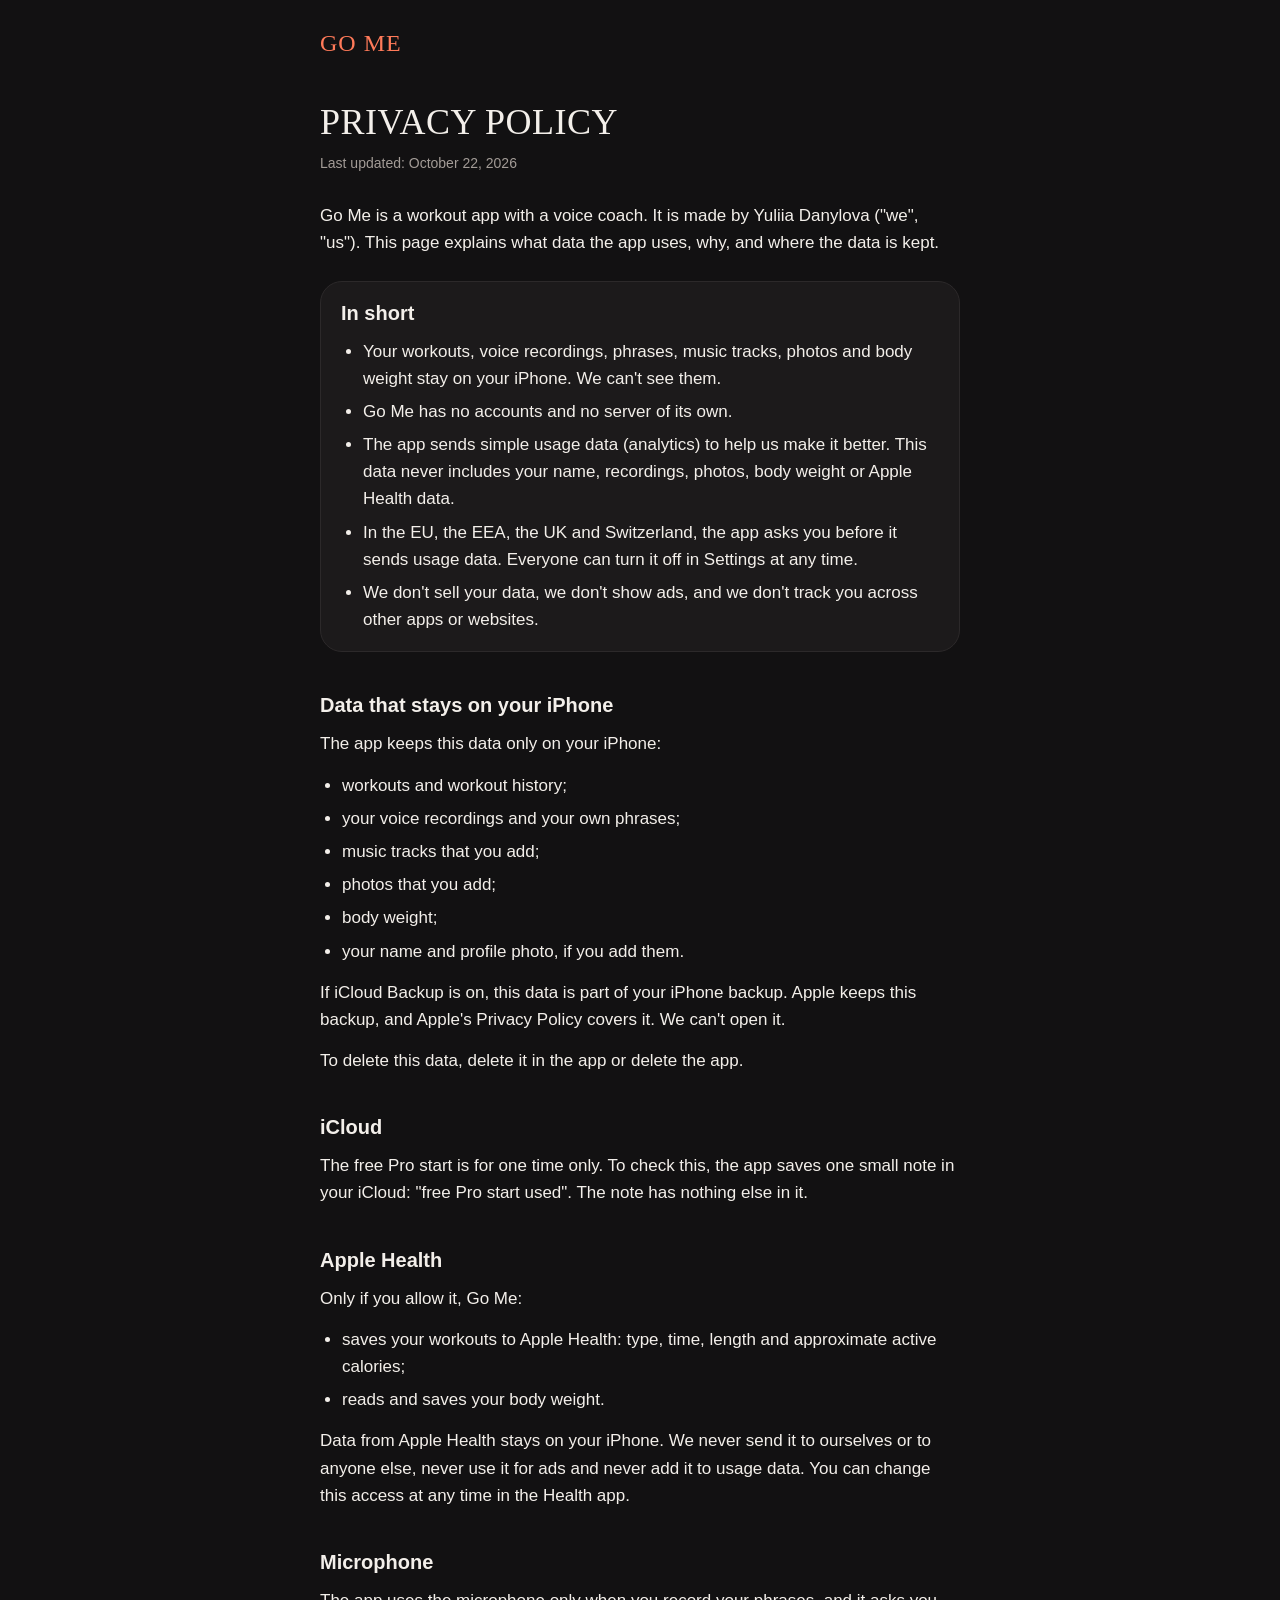
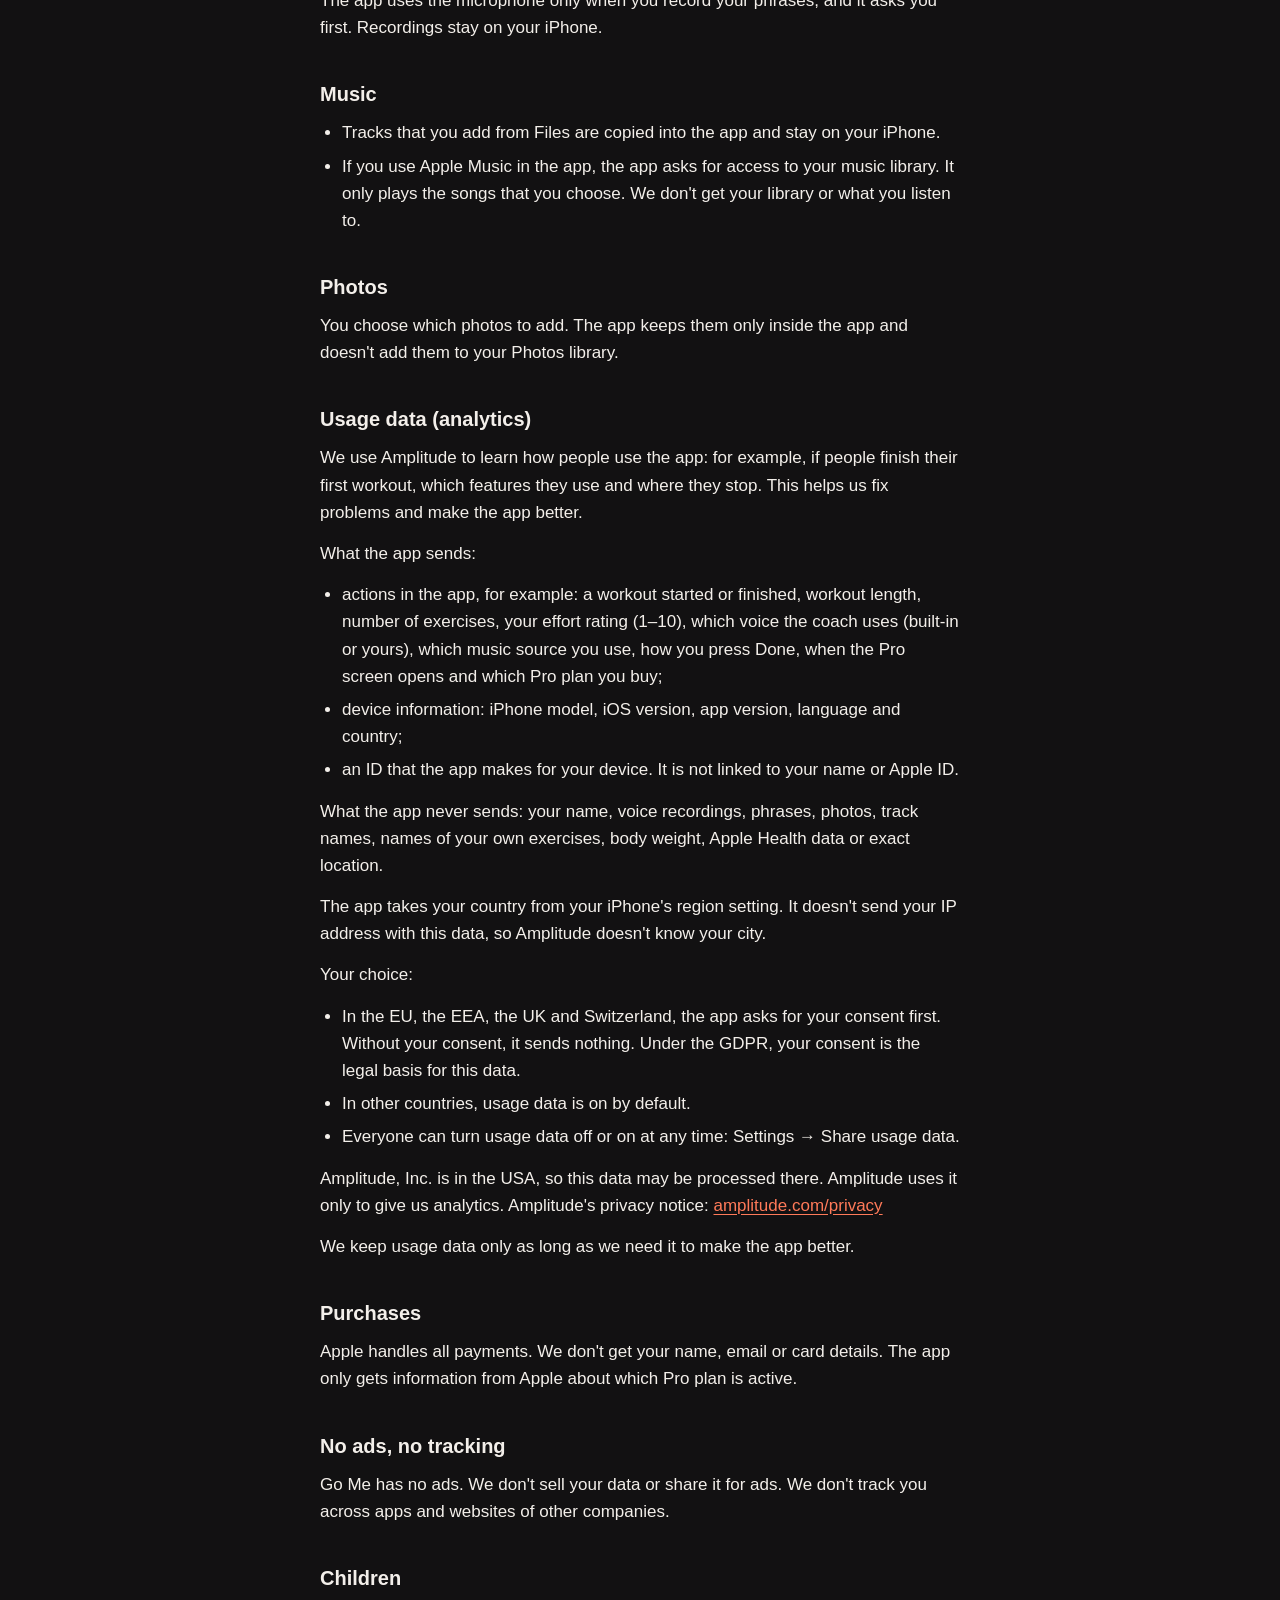
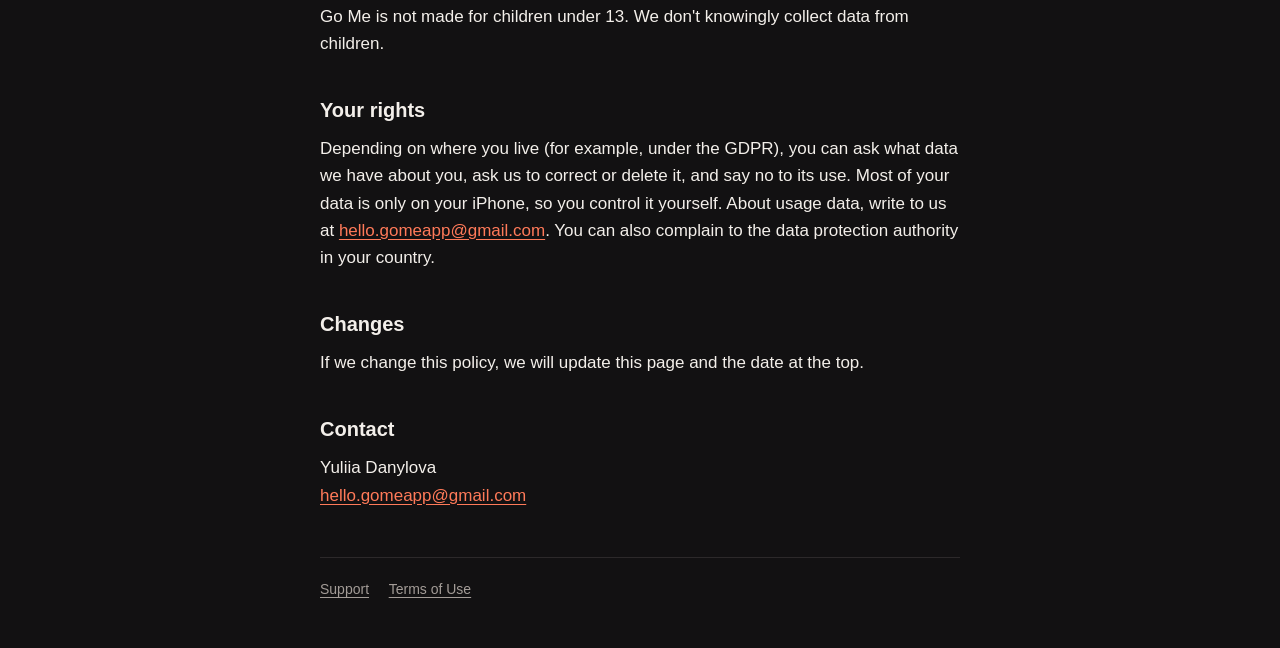
==== privacy.html @ f04bbf52 "Add files via upload" ====
<!doctype html>
<html lang="en">
<head>
  <meta charset="utf-8">
  <meta name="viewport" content="width=device-width, initial-scale=1">
  <title>Go Me Privacy Policy</title>
  <meta name="description" content="What data the Go Me workout app uses, why, and where it is kept.">
  <link rel="icon" href="data:image/svg+xml,%3Csvg xmlns='http://www.w3.org/2000/svg' viewBox='0 0 32 32'%3E%3Ccircle cx='16' cy='16' r='15' fill='%23FF7A59'/%3E%3C/svg%3E">
  <link rel="stylesheet" href="style.css">
</head>
<body>
  <main class="wrap">
    <a class="logo" href="index.html">GO ME</a>

    <h1>Privacy Policy</h1>
    <p class="updated">Last updated: October 22, 2026</p>

    <p>Go Me is a workout app with a voice coach. It is made by Yuliia Danylova ("we", "us"). This page explains what data the app uses, why, and where the data is kept.</p>

    <div class="card">
      <h2>In short</h2>
      <ul>
        <li>Your workouts, voice recordings, phrases, music tracks, photos and body weight stay on your iPhone. We can't see them.</li>
        <li>Go Me has no accounts and no server of its own.</li>
        <li>The app sends simple usage data (analytics) to help us make it better. This data never includes your name, recordings, photos, body weight or Apple Health data.</li>
        <li>In the EU, the EEA, the UK and Switzerland, the app asks you before it sends usage data. Everyone can turn it off in Settings at any time.</li>
        <li>We don't sell your data, we don't show ads, and we don't track you across other apps or websites.</li>
      </ul>
    </div>

    <h2>Data that stays on your iPhone</h2>
    <p>The app keeps this data only on your iPhone:</p>
    <ul>
      <li>workouts and workout history;</li>
      <li>your voice recordings and your own phrases;</li>
      <li>music tracks that you add;</li>
      <li>photos that you add;</li>
      <li>body weight;</li>
      <li>your name and profile photo, if you add them.</li>
    </ul>
    <p>If iCloud Backup is on, this data is part of your iPhone backup. Apple keeps this backup, and Apple's Privacy Policy covers it. We can't open it.</p>
    <p>To delete this data, delete it in the app or delete the app.</p>

    <h2>iCloud</h2>
    <p>The free Pro start is for one time only. To check this, the app saves one small note in your iCloud: "free Pro start used". The note has nothing else in it.</p>

    <h2>Apple Health</h2>
    <p>Only if you allow it, Go Me:</p>
    <ul>
      <li>saves your workouts to Apple Health: type, time, length and approximate active calories;</li>
      <li>reads and saves your body weight.</li>
    </ul>
    <p>Data from Apple Health stays on your iPhone. We never send it to ourselves or to anyone else, never use it for ads and never add it to usage data. You can change this access at any time in the Health app.</p>

    <h2>Microphone</h2>
    <p>The app uses the microphone only when you record your phrases, and it asks you first. Recordings stay on your iPhone.</p>

    <h2>Music</h2>
    <ul>
      <li>Tracks that you add from Files are copied into the app and stay on your iPhone.</li>
      <li>If you use Apple Music in the app, the app asks for access to your music library. It only plays the songs that you choose. We don't get your library or what you listen to.</li>
    </ul>

    <h2>Photos</h2>
    <p>You choose which photos to add. The app keeps them only inside the app and doesn't add them to your Photos library.</p>

    <h2>Usage data (analytics)</h2>
    <p>We use Amplitude to learn how people use the app: for example, if people finish their first workout, which features they use and where they stop. This helps us fix problems and make the app better.</p>
    <p>What the app sends:</p>
    <ul>
      <li>actions in the app, for example: a workout started or finished, workout length, number of exercises, your effort rating (1–10), which voice the coach uses (built-in or yours), which music source you use, how you press Done, when the Pro screen opens and which Pro plan you buy;</li>
      <li>device information: iPhone model, iOS version, app version, language and country;</li>
      <li>an ID that the app makes for your device. It is not linked to your name or Apple ID.</li>
    </ul>
    <p>What the app never sends: your name, voice recordings, phrases, photos, track names, names of your own exercises, body weight, Apple Health data or exact location.</p>
    <p>The app takes your country from your iPhone's region setting. It doesn't send your IP address with this data, so Amplitude doesn't know your city.</p>
    <p>Your choice:</p>
    <ul>
      <li>In the EU, the EEA, the UK and Switzerland, the app asks for your consent first. Without your consent, it sends nothing. Under the GDPR, your consent is the legal basis for this data.</li>
      <li>In other countries, usage data is on by default.</li>
      <li>Everyone can turn usage data off or on at any time: Settings → Share usage data.</li>
    </ul>
    <p>Amplitude, Inc. is in the USA, so this data may be processed there. Amplitude uses it only to give us analytics. Amplitude's privacy notice: <a href="https://amplitude.com/privacy">amplitude.com/privacy</a></p>
    <p>We keep usage data only as long as we need it to make the app better.</p>

    <h2>Purchases</h2>
    <p>Apple handles all payments. We don't get your name, email or card details. The app only gets information from Apple about which Pro plan is active.</p>

    <h2>No ads, no tracking</h2>
    <p>Go Me has no ads. We don't sell your data or share it for ads. We don't track you across apps and websites of other companies.</p>

    <h2>Children</h2>
    <p>Go Me is not made for children under 13. We don't knowingly collect data from children.</p>

    <h2>Your rights</h2>
    <p>Depending on where you live (for example, under the GDPR), you can ask what data we have about you, ask us to correct or delete it, and say no to its use. Most of your data is only on your iPhone, so you control it yourself. About usage data, write to us at <a href="mailto:hello.gomeapp@gmail.com">hello.gomeapp@gmail.com</a>. You can also complain to the data protection authority in your country.</p>

    <h2>Changes</h2>
    <p>If we change this policy, we will update this page and the date at the top.</p>

    <h2>Contact</h2>
    <p>Yuliia Danylova<br><a href="mailto:hello.gomeapp@gmail.com">hello.gomeapp@gmail.com</a></p>

    <footer>
      <a href="support.html">Support</a>
      <a href="terms.html">Terms of Use</a>
    </footer>
  </main>
</body>
</html>
---- style.css ----
/* Go Me site — colors and fonts from docs/DESIGN.md (dark only, like the app). */

@font-face {
  font-family: "Alfa Slab One";
  src: url("fonts/AlfaSlabOne-Regular.ttf") format("truetype");
  font-weight: 400;
  font-display: swap;
}

@font-face {
  font-family: "Manrope";
  src: url("fonts/Manrope-Variable.ttf") format("truetype");
  font-weight: 200 800;
  font-display: swap;
}

:root {
  color-scheme: dark;
  --bg: #121112;
  --surface: #1C1A1B;
  --line: #2C292A;
  --text: #F3EFEA;
  --muted: #A39C97;
  --accent: #FF7A59;
  --on-accent: #121112;
  --tape: #EDE5D3;
}

* { box-sizing: border-box; }

body {
  margin: 0;
  background: var(--bg);
  color: var(--text);
  font-family: "Manrope", -apple-system, BlinkMacSystemFont, "Segoe UI", sans-serif;
  font-size: 17px;
  font-weight: 500;
  line-height: 1.6;
  -webkit-text-size-adjust: 100%;
}

.wrap {
  max-width: 680px;
  margin: 0 auto;
  padding: 24px 20px 48px;
}

a {
  color: var(--accent);
  text-underline-offset: 3px;
  overflow-wrap: anywhere;
}

.logo {
  font-family: "Alfa Slab One", Georgia, serif;
  font-size: 24px;
  letter-spacing: 1px;
  color: var(--accent);
  text-decoration: none;
}

h1 {
  font-family: "Alfa Slab One", Georgia, serif;
  font-weight: 400;
  font-size: clamp(28px, 7vw, 36px);
  line-height: 1.15;
  letter-spacing: 0.5px;
  text-transform: uppercase;
  margin: 40px 0 8px;
}

h2 {
  font-size: 20px;
  font-weight: 800;
  line-height: 1.3;
  margin: 40px 0 12px;
}

h3 {
  font-size: 17px;
  font-weight: 800;
  margin: 28px 0 6px;
}

p, ul { margin: 0 0 14px; }

ul { padding-left: 22px; }

li { margin-bottom: 6px; }

strong { font-weight: 800; }

.updated {
  color: var(--muted);
  font-size: 14px;
  margin-bottom: 28px;
}

.card {
  background: var(--surface);
  border: 1px solid var(--line);
  border-radius: 22px;
  padding: 18px 20px 4px;
  margin: 24px 0;
}

.card h2 { margin-top: 0; }

.tape {
  display: inline-block;
  background: var(--tape);
  color: var(--on-accent);
  font-family: "Alfa Slab One", Georgia, serif;
  font-size: 12px;
  letter-spacing: 1px;
  text-transform: uppercase;
  padding: 5px 12px;
  transform: rotate(-2deg);
}

.hero {
  padding: 48px 0 8px;
}

.hero .name {
  font-family: "Alfa Slab One", Georgia, serif;
  font-size: clamp(56px, 18vw, 96px);
  line-height: 1;
  color: var(--accent);
  margin: 0 0 20px;
}

.links {
  list-style: none;
  padding: 0;
  margin: 0 0 14px;
}

.links li {
  border-top: 1px solid var(--line);
  margin: 0;
}

.links li:first-child { border-top: 0; }

.links a {
  display: block;
  padding: 14px 0;
  font-weight: 700;
  text-decoration: none;
}

footer {
  border-top: 1px solid var(--line);
  margin-top: 48px;
  padding-top: 20px;
  color: var(--muted);
  font-size: 14px;
}

footer a { color: var(--muted); margin-right: 16px; }
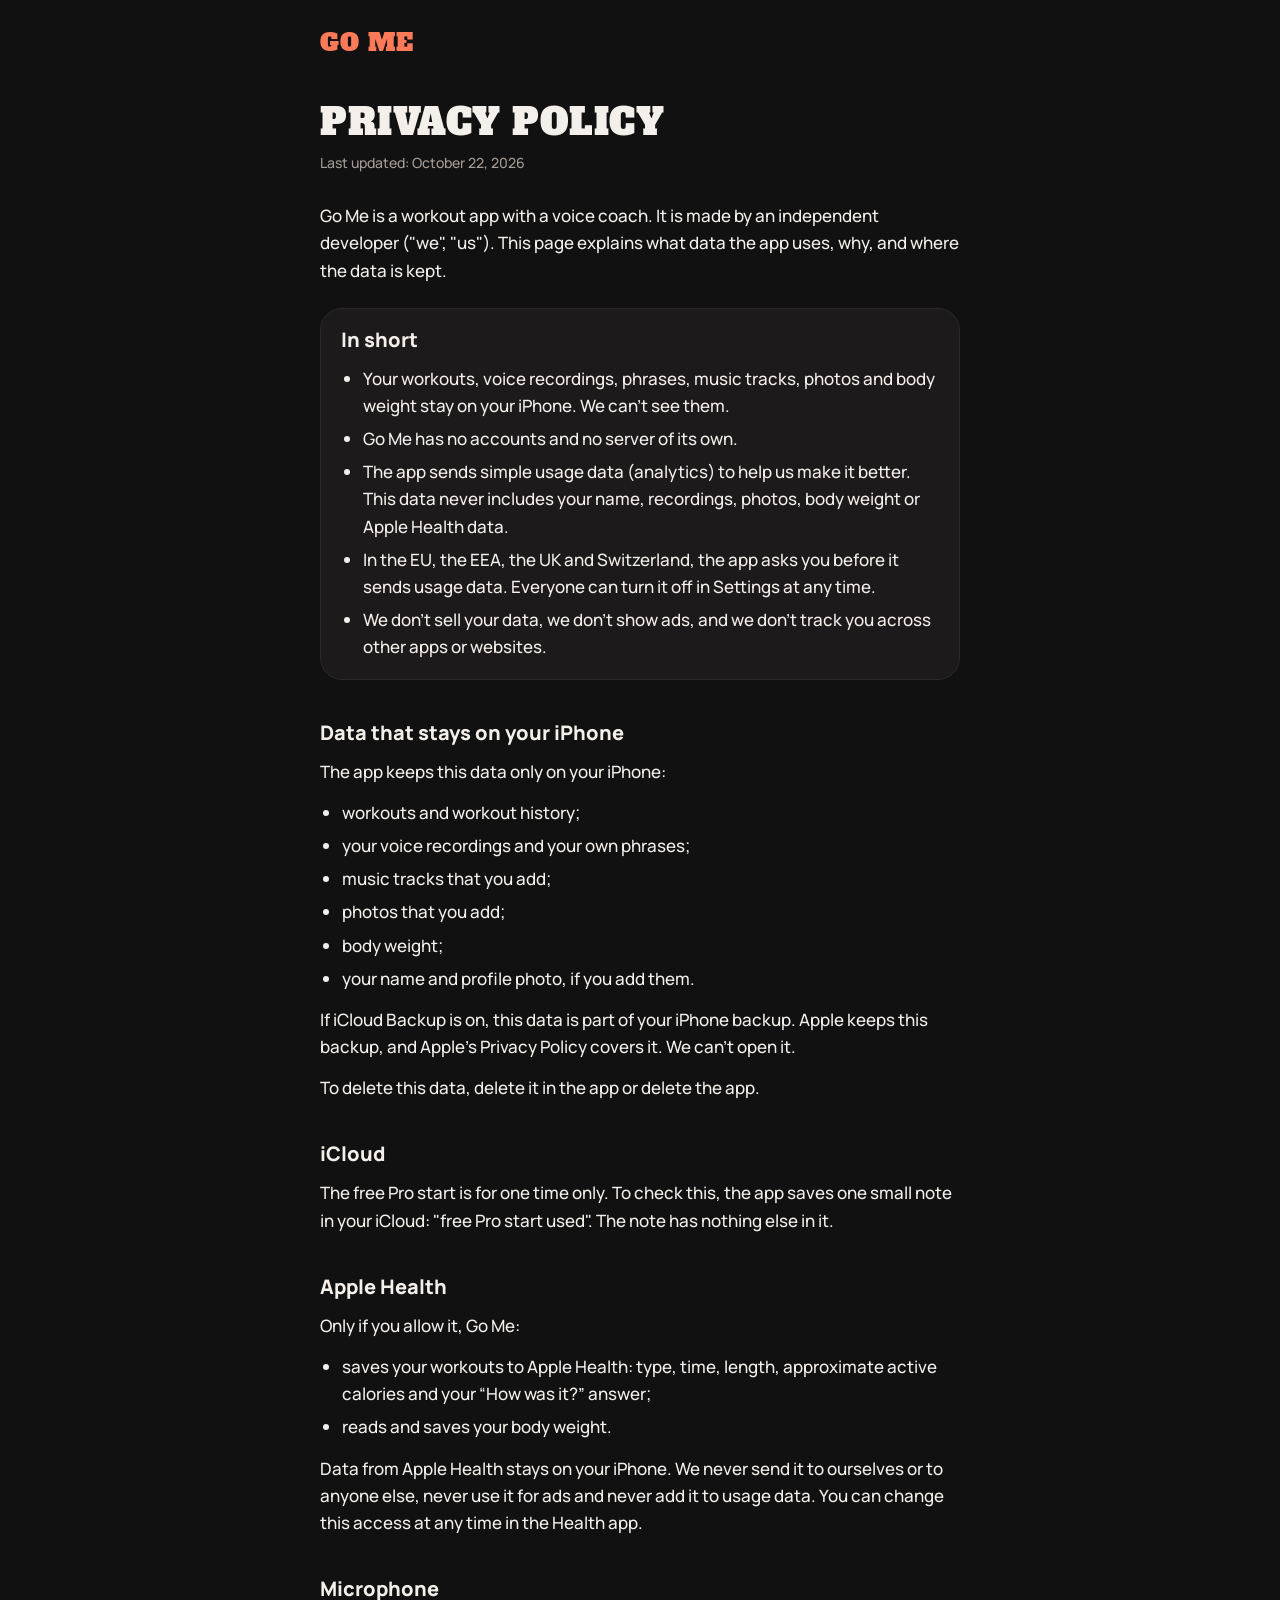
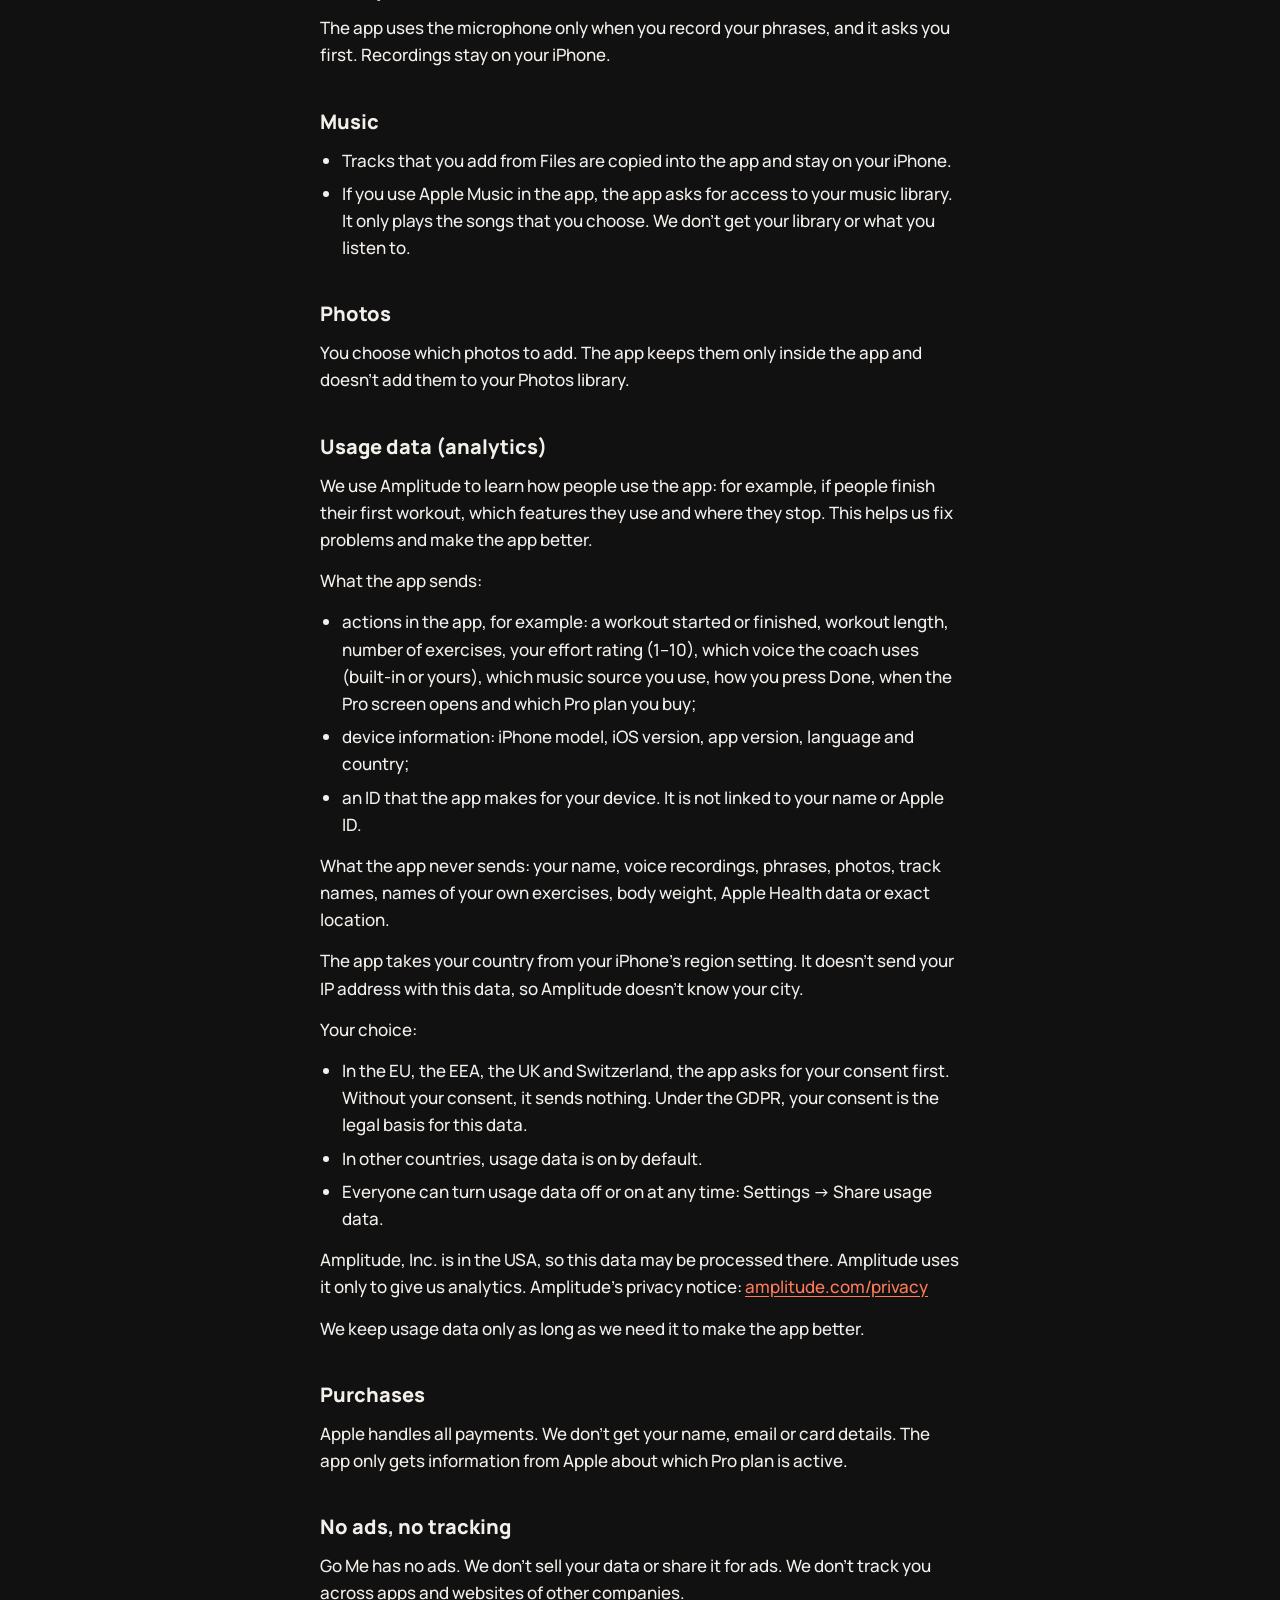
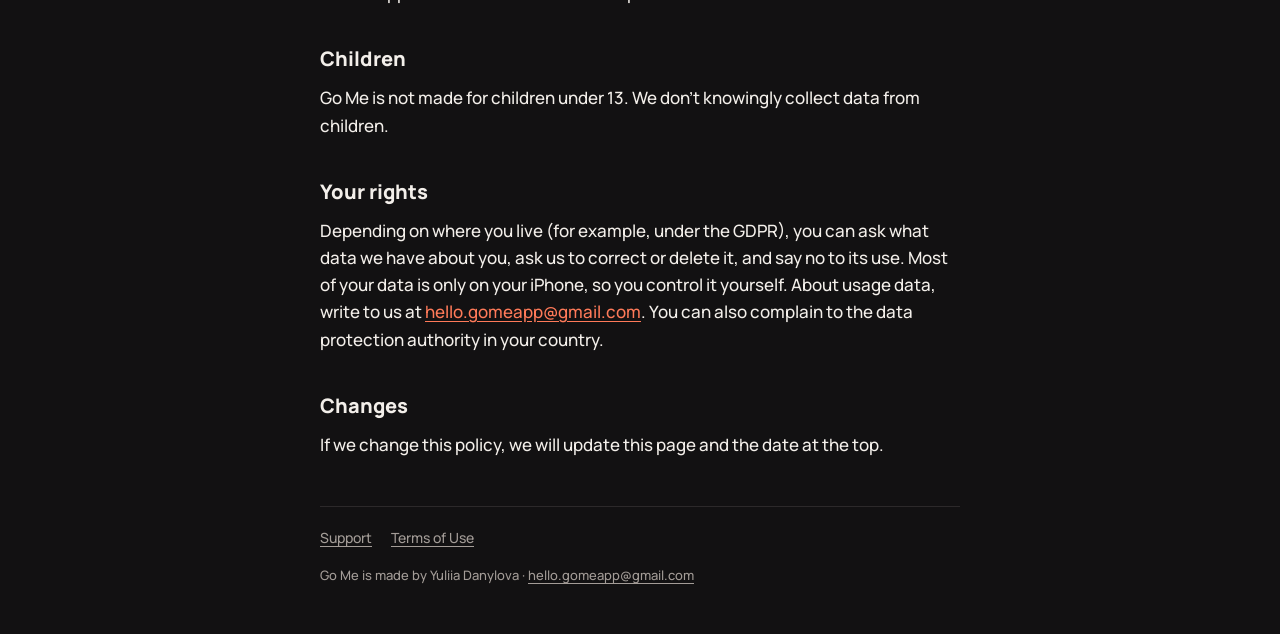
==== commit 0364a453: "Less of the maker's name on the policy and terms The pages say "an independent developer" at the top" ====
--- a/privacy.html
+++ b/privacy.html
@@ -15,7 +15,7 @@
     <h1>Privacy Policy</h1>
     <p class="updated">Last updated: October 22, 2026</p>
 
-    <p>Go Me is a workout app with a voice coach. It is made by Yuliia Danylova ("we", "us"). This page explains what data the app uses, why, and where the data is kept.</p>
+    <p>Go Me is a workout app with a voice coach. It is made by an independent developer ("we", "us"). This page explains what data the app uses, why, and where the data is kept.</p>
 
     <div class="card">
       <h2>In short</h2>
@@ -47,7 +47,7 @@
     <h2>Apple Health</h2>
     <p>Only if you allow it, Go Me:</p>
     <ul>
-      <li>saves your workouts to Apple Health: type, time, length and approximate active calories;</li>
+      <li>saves your workouts to Apple Health: type, time, length, approximate active calories and your “How was it?” answer;</li>
       <li>reads and saves your body weight.</li>
     </ul>
     <p>Data from Apple Health stays on your iPhone. We never send it to ourselves or to anyone else, never use it for ads and never add it to usage data. You can change this access at any time in the Health app.</p>
@@ -98,12 +98,10 @@
     <h2>Changes</h2>
     <p>If we change this policy, we will update this page and the date at the top.</p>
 
-    <h2>Contact</h2>
-    <p>Yuliia Danylova<br><a href="mailto:hello.gomeapp@gmail.com">hello.gomeapp@gmail.com</a></p>
-
     <footer>
       <a href="support.html">Support</a>
       <a href="terms.html">Terms of Use</a>
+      <p class="maker">Go Me is made by Yuliia Danylova · <a href="mailto:hello.gomeapp@gmail.com">hello.gomeapp@gmail.com</a></p>
     </footer>
   </main>
 </body>
--- a/style.css
+++ b/style.css
@@ -2,14 +2,14 @@
 
 @font-face {
   font-family: "Alfa Slab One";
-  src: url("fonts/AlfaSlabOne-Regular.ttf") format("truetype");
+  src: url("AlfaSlabOne-Regular.ttf") format("truetype");
   font-weight: 400;
   font-display: swap;
 }
 
 @font-face {
   font-family: "Manrope";
-  src: url("fonts/Manrope-Variable.ttf") format("truetype");
+  src: url("Manrope-Variable.ttf") format("truetype");
   font-weight: 200 800;
   font-display: swap;
 }
@@ -159,3 +159,10 @@
 }
 
 footer a { color: var(--muted); margin-right: 16px; }
+
+footer .maker {
+  margin: 16px 0 0;
+  font-size: 13px;
+}
+
+footer .maker a { margin-right: 0; }
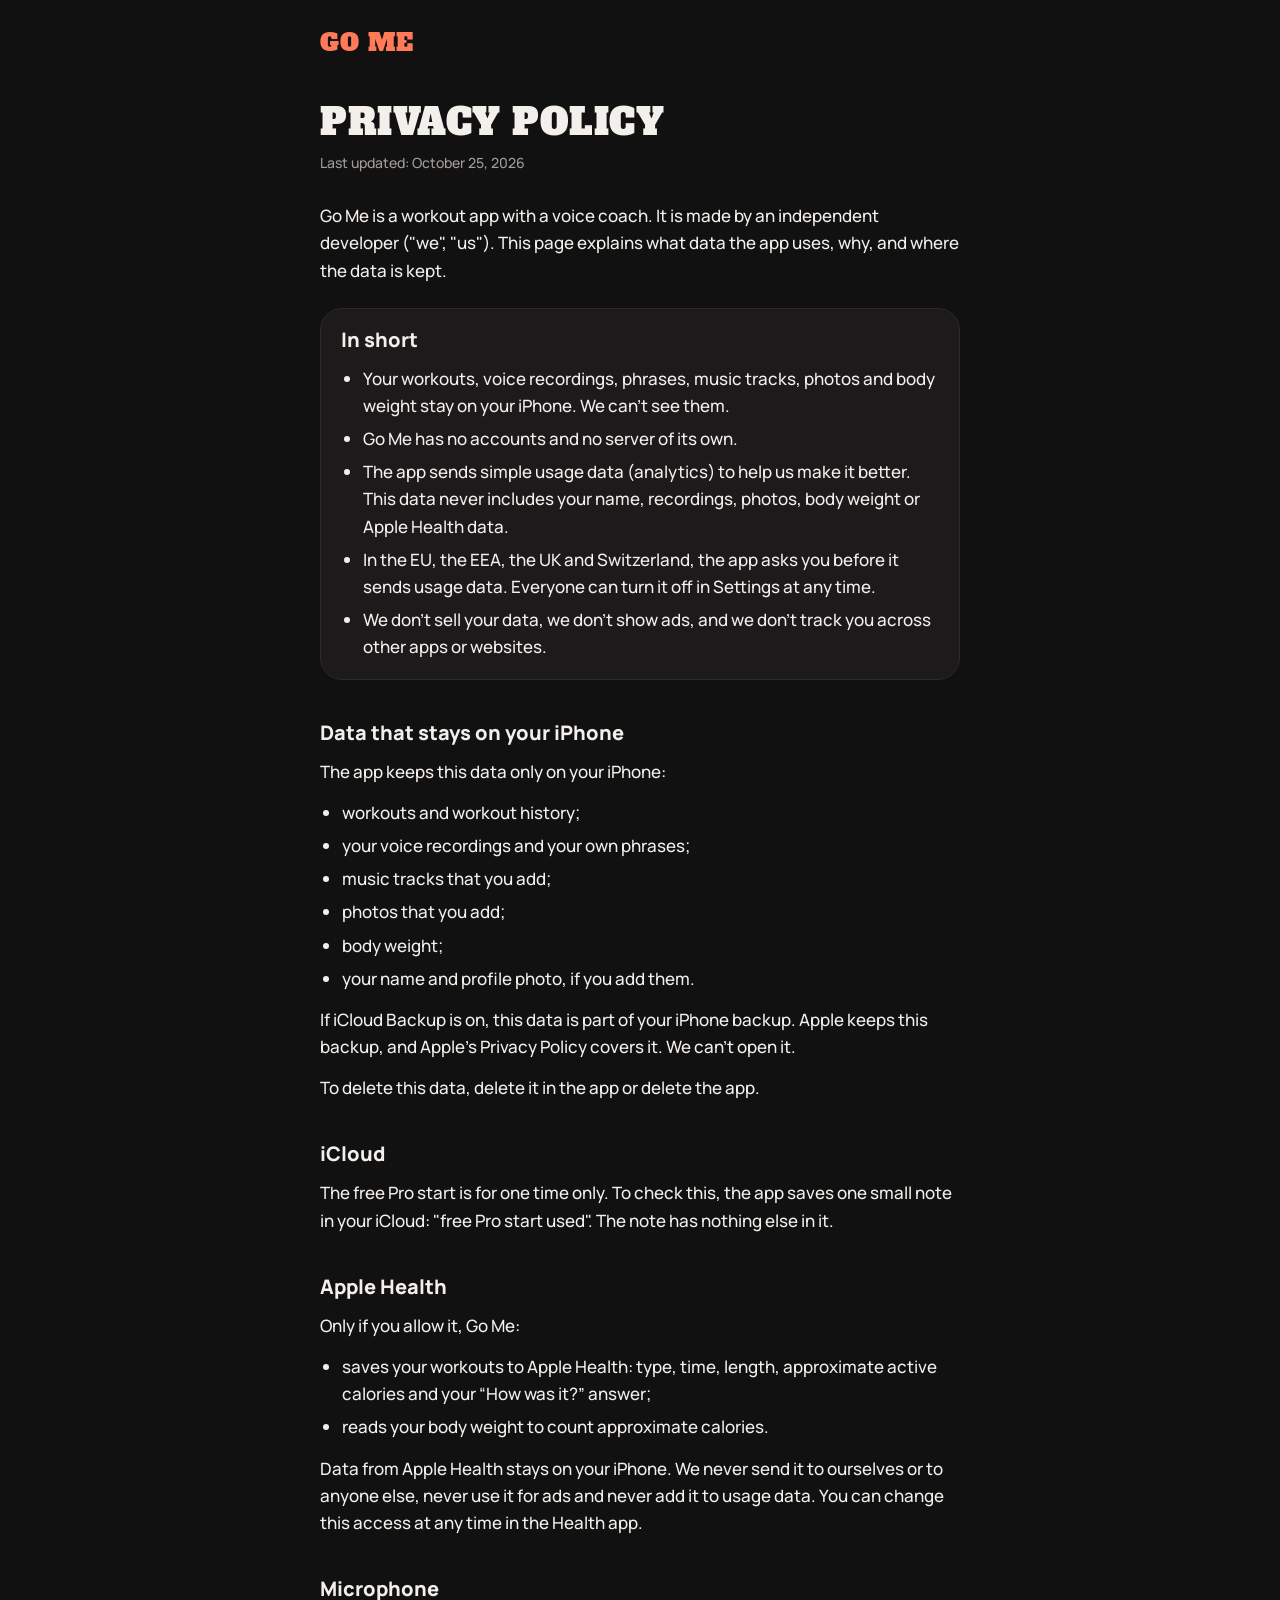
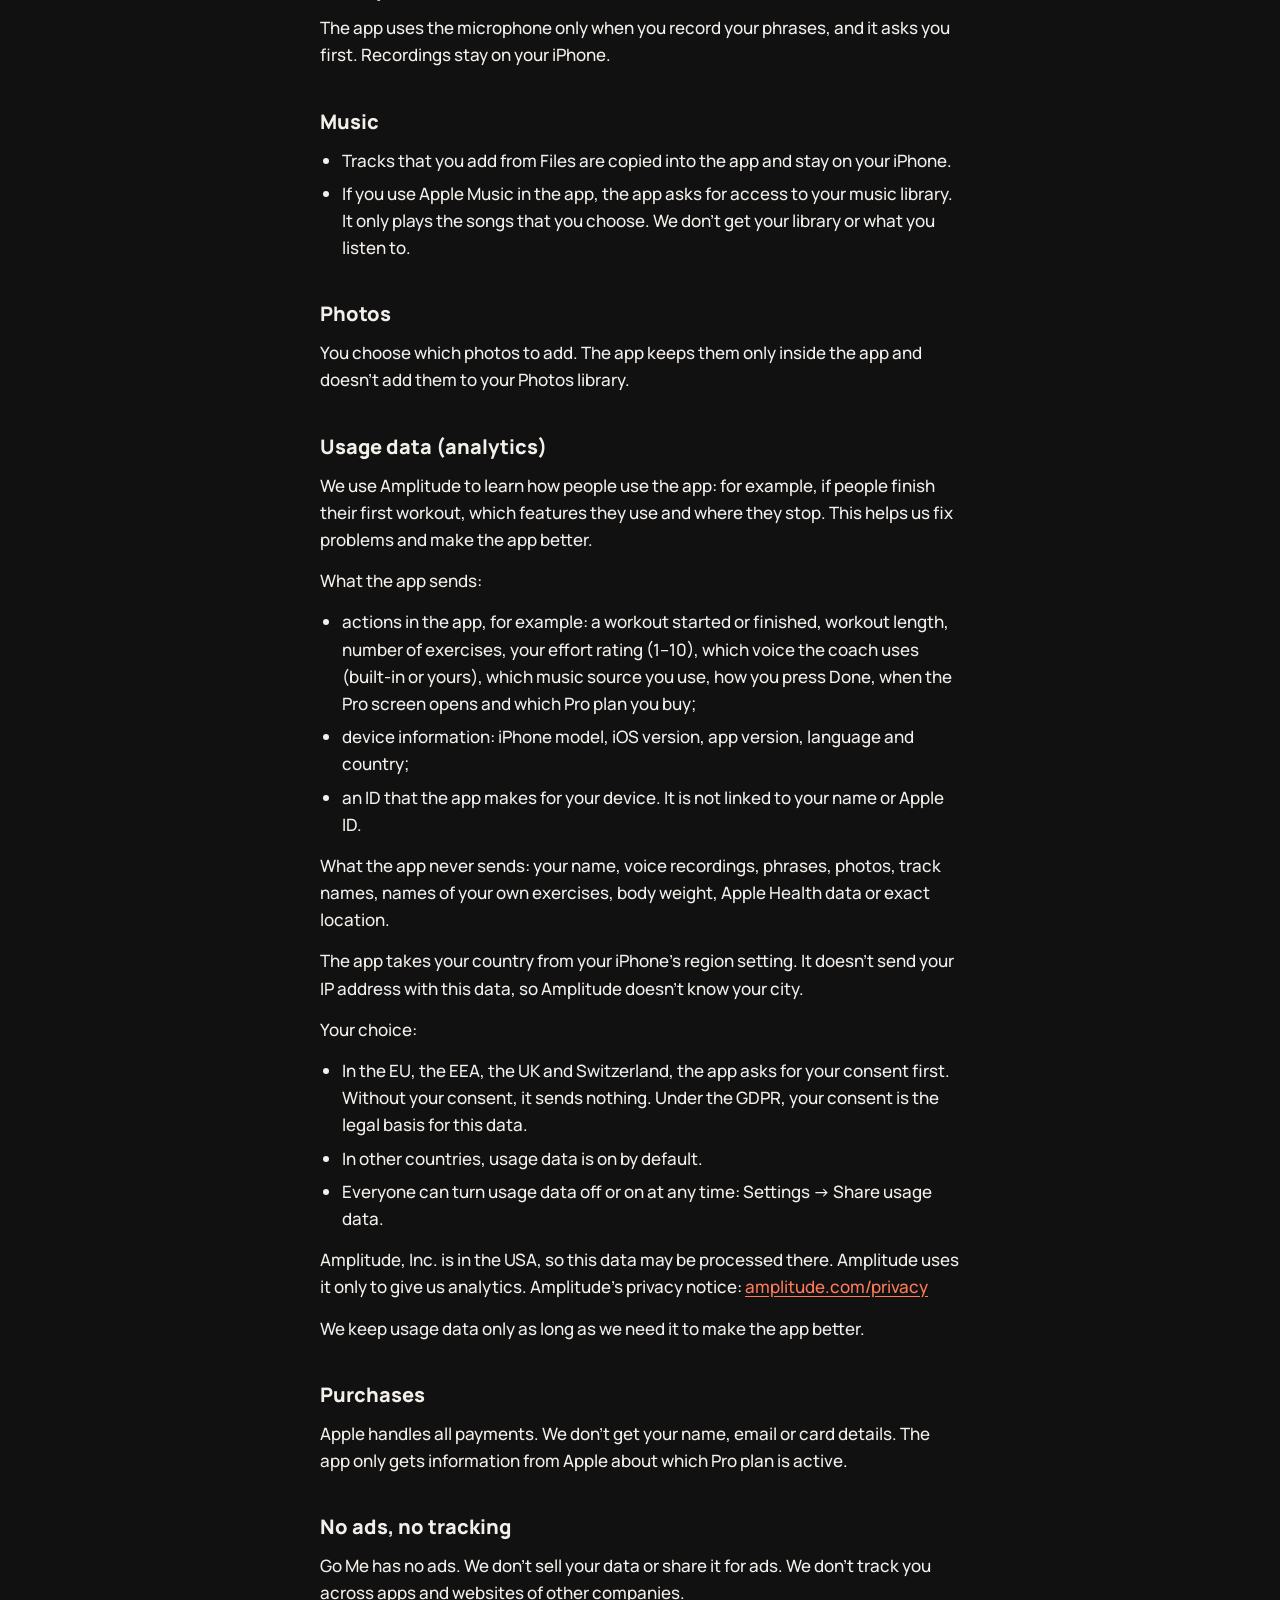
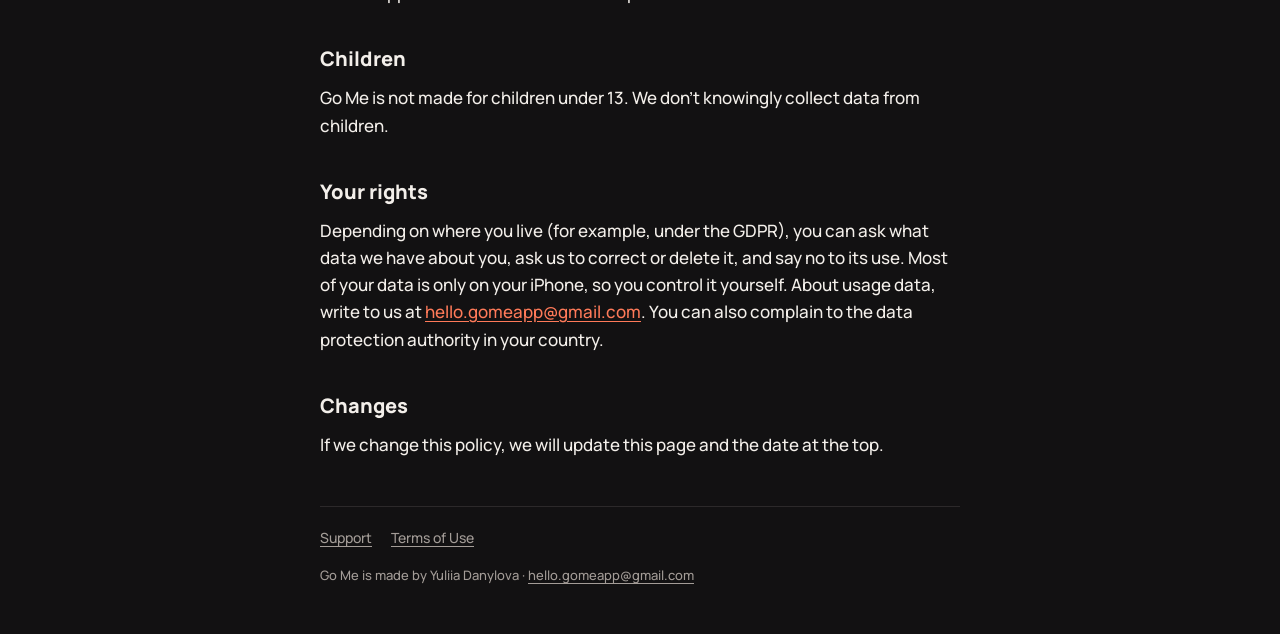
==== commit 4f3983a2: "Add files via upload" ====
--- a/privacy.html
+++ b/privacy.html
@@ -13,7 +13,7 @@
     <a class="logo" href="index.html">GO ME</a>
 
     <h1>Privacy Policy</h1>
-    <p class="updated">Last updated: October 22, 2026</p>
+    <p class="updated">Last updated: October 25, 2026</p>
 
     <p>Go Me is a workout app with a voice coach. It is made by an independent developer ("we", "us"). This page explains what data the app uses, why, and where the data is kept.</p>
 
@@ -48,7 +48,7 @@
     <p>Only if you allow it, Go Me:</p>
     <ul>
       <li>saves your workouts to Apple Health: type, time, length, approximate active calories and your “How was it?” answer;</li>
-      <li>reads and saves your body weight.</li>
+      <li>reads your body weight to count approximate calories.</li>
     </ul>
     <p>Data from Apple Health stays on your iPhone. We never send it to ourselves or to anyone else, never use it for ads and never add it to usage data. You can change this access at any time in the Health app.</p>
 
